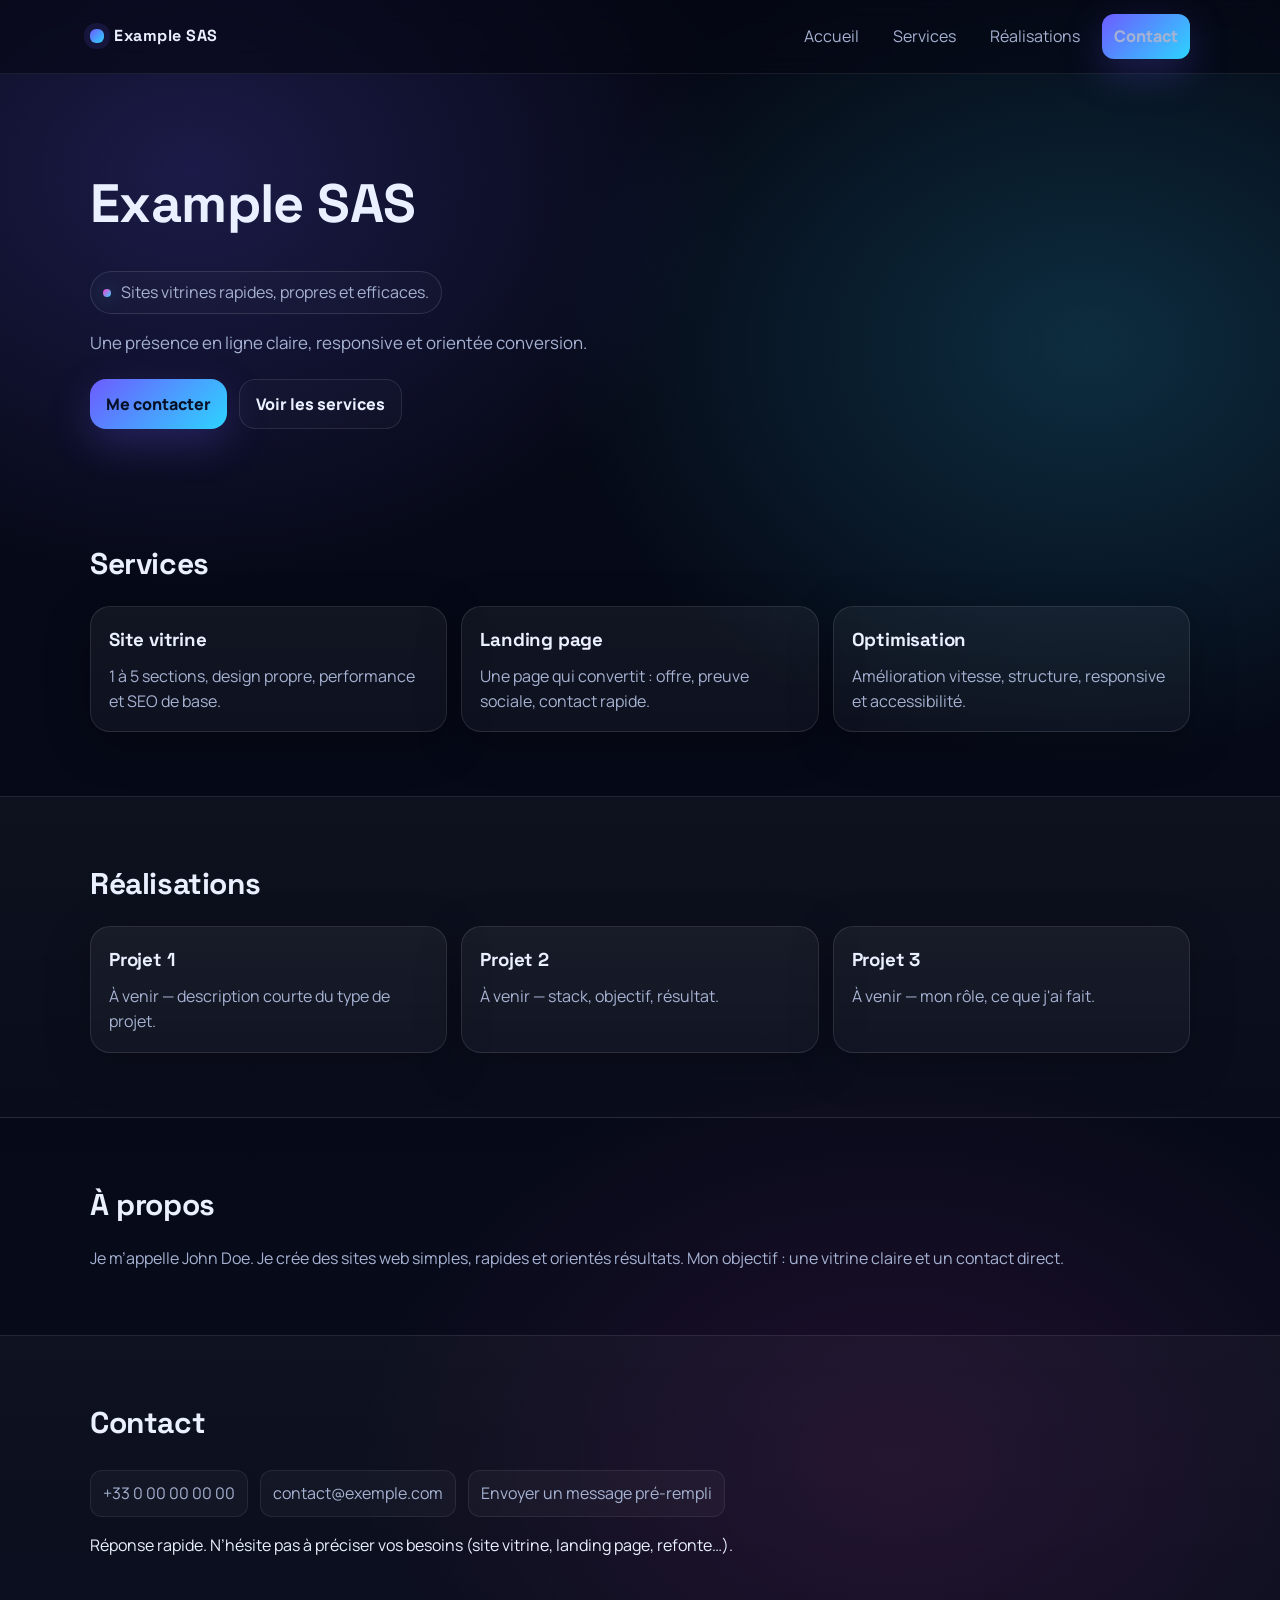
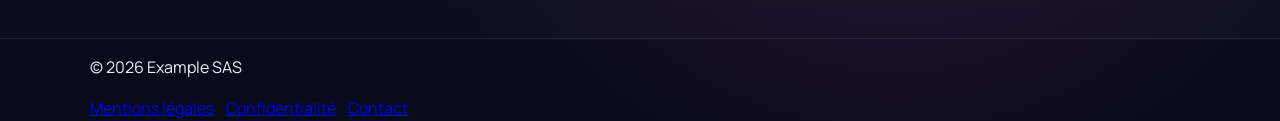
==== index.html @ 9f6a9088 "This repository is a public demo. All personal and company information is fictitious." ====
<!DOCTYPE html>
<html lang="en">
<head>
    <meta charset="UTF-8">
    <meta name="viewport" content="width=device-width, initial-scale=1.0">
    <title>Example SAS</title>
    <meta name="description" content="Création de sites web, landing pages et solutions digitales. Contact direct par email ou téléphone.">
    <link rel="preconnect" href="https://fonts.googleapis.com">
    <link rel="preconnect" href="https://fonts.gstatic.com" crossorigin>
    <link href="https://fonts.googleapis.com/css2?family=Space+Grotesk:wght@400;600;700&family=Manrope:wght@400;600;700&display=swap" rel="stylesheet">
    <link rel="stylesheet" href="css/style.css">
</head>
<body>
    <header class="header">
        <div class="container header__inner">
            <a class="logo" href="#top" aria-label="Accueil Example SAS">Example SAS</a>

            <nav class="nav" aria-label="Navigation principale">
              <button class="nav__toggle" type="button" aria-label="Ouvrir le menu" aria-expanded="false">
                <!-- hamburger icon -->
                <svg viewBox="0 0 24 24" fill="none" xmlns="http://www.w3.org/2000/svg" aria-hidden="true">
                  <path d="M4 7H20M4 12H20M4 17H20" stroke="currentColor" stroke-width="2" stroke-linecap="round"/>
                </svg>
              </button>

              <div class="nav__links">
                <a href="index.html">Accueil</a>
                <a href="services.html">Services</a>
                <a href="realisations.html">Réalisations</a>
                <a class="btn btn--small" href="contact.html">Contact</a>
              </div>
            </nav>
        </div>
    </header>

    <main id="top">
        <section class="hero">
          <div class="container hero__inner">
            <h1>Example SAS</h1>
            <p class="badge">Sites vitrines rapides, propres et efficaces.</p>
            <p class="hero__text">Une présence en ligne claire, responsive et orientée conversion.</p>

            <div class="hero__cta">
              <a class="btn" href="#contact">Me contacter</a>
              <a class="btn btn--ghost" href="#services">Voir les services</a>
            </div>
          </div>
        </section>

         <section id="services" class="section">
      <div class="container">
        <h2>Services</h2>
        <div class="grid">
          <article class="card">
            <h3>Site vitrine</h3>
            <p>1 à 5 sections, design propre, performance et SEO de base.</p>
          </article>
          <article class="card">
            <h3>Landing page</h3>
            <p>Une page qui convertit : offre, preuve sociale, contact rapide.</p>
          </article>
          <article class="card">
            <h3>Optimisation</h3>
            <p>Amélioration vitesse, structure, responsive et accessibilité.</p>
          </article>
        </div>
      </div>
    </section>

    <section id="realisations" class="section section--alt">
      <div class="container">
        <h2>Réalisations</h2>
        <div class="grid">
          <article class="card">
            <h3>Projet 1</h3>
            <p>À venir — description courte du type de projet.</p>
          </article>
          <article class="card">
            <h3>Projet 2</h3>
            <p>À venir — stack, objectif, résultat.</p>
          </article>
          <article class="card">
            <h3>Projet 3</h3>
            <p>À venir — mon rôle, ce que j'ai fait.</p>
          </article>
        </div>
      </div>
    </section>

    <section id="apropos" class="section">
      <div class="container">
        <h2>À propos</h2>
        <p class="text">
          Je m’appelle John Doe. Je crée des sites web simples, rapides et orientés résultats.
          Mon objectif : une vitrine claire et un contact direct.
        </p>
      </div>
    </section>

    <section id="contact" class="section section--alt">
      <div class="container">
        <h2>Contact</h2>

        <div class="contact">
          <a class="contact__item" href="tel:tel:+33000000000">+33 0 00 00 00 00</a>
          <a class="contact__item" href="mailto:contact@example.com">contact@exemple.com</a>
          <a class="contact__item" id="prefillMail" href="#">Envoyer un message pré-rempli</a>
        </div>

        <p class="muted">
          Réponse rapide. N’hésite pas à préciser vos besoins (site vitrine, landing page, refonte…).
        </p>
      </div>
    </section>
  </main>

  <footer class="footer">
    <div class="container footer__inner">
      <p>© <span id="year"></span> Example SAS</p>
      <div style="display:flex; gap:12px; flex-wrap:wrap;">
        <a href="mentions-legales.html">Mentions légales</a>
        <a href="politique-confidentialite.html">Confidentialité</a>
        <a href="contact.html">Contact</a>
      </div>
    </div>
  </footer>

  <script src="js/main.js"></script>
</body>
</html>
---- css/style.css ----
:root{
  --bg: #050814;
  --bg2:#070b1b;
  --card: rgba(255,255,255,.05);
  --card2: rgba(255,255,255,.035);
  --text:#eaf0ff;
  --muted:#a6b2d2;

  /* Accent DEVORA vibe (bleu/violet) */
  --a1:#6d5cff;
  --a2:#2dd4ff;
  --a3:#ff3bd4;

  --border: rgba(255,255,255,.10);
  --radius: 20px;
  --shadow: 0 20px 60px rgba(0,0,0,.45);
}

*{box-sizing:border-box}
html{scroll-behavior:smooth}
body{
  margin:0;
  background:
    radial-gradient(900px 700px at 15% 10%, rgba(109,92,255,.22), transparent 60%),
    radial-gradient(900px 700px at 85% 20%, rgba(45,212,255,.18), transparent 60%),
    radial-gradient(900px 700px at 70% 85%, rgba(255,59,212,.10), transparent 60%),
    linear-gradient(180deg, var(--bg), var(--bg2));
  color:var(--text);
  line-height:1.55;
  font-family: "Manrope", system-ui, -apple-system, Segoe UI, Roboto, Arial;
}

/* Layout */
.container{width:min(1100px,92%); margin:auto}
.section{padding:64px 0}
.section--alt{
  background: linear-gradient(180deg, rgba(255,255,255,.03), rgba(255,255,255,.01));
  border-top:1px solid var(--border);
  border-bottom:1px solid var(--border);
}

/* Header */
.header{
  position:sticky;
  top:0;
  z-index:10;
  background:rgba(5,8,20,.62);
  backdrop-filter: blur(12px);
  border-bottom:1px solid rgba(255,255,255,.08);
}
.header__inner{
  display:flex;
  align-items:center;
  justify-content:space-between;
  padding:14px 0;
}
.logo{
  text-decoration:none;
  color:var(--text);
  font-family:"Space Grotesk", system-ui;
  font-weight:700;
  letter-spacing:.5px;
  display:flex;
  align-items:center;
  gap:10px;
}
.logo::before{
  content:"";
  width:14px;
  height:14px;
  border-radius:6px;
  background: linear-gradient(135deg, var(--a1), var(--a2));
  box-shadow: 0 0 0 6px rgba(109,92,255,.12);
}
.nav{display:flex; gap:10px; align-items:center}
.nav a{
  color:var(--muted);
  text-decoration:none;
  padding:10px 12px;
  border-radius:12px;
  transition: .2s ease;
}
.nav a:hover{
  background:rgba(255,255,255,.06);
  color:var(--text);
}

/* Buttons */
.btn{
  display:inline-flex;
  align-items:center;
  justify-content:center;
  gap:10px;
  text-decoration:none;
  color:#061026;
  font-weight:800;
  padding:12px 16px;
  border-radius:16px;
  background: linear-gradient(135deg, var(--a1), var(--a2));
  box-shadow: 0 14px 40px rgba(109,92,255,.25);
  transition:.2s ease;
}
.btn:hover{transform: translateY(-1px); filter: brightness(1.05)}
.btn--ghost{
  color:var(--text);
  background: rgba(255,255,255,.02);
  border:1px solid var(--border);
  box-shadow:none;
}
.btn--small{padding:10px 12px; border-radius:14px; font-weight:800}

/* Hero */
.hero{padding:74px 0 48px}
.hero__inner{position:relative}
.badge{
  display:inline-flex;
  align-items:center;
  gap:10px;
  padding:8px 12px;
  border:1px solid rgba(255,255,255,.12);
  border-radius:999px;
  color:var(--muted);
  background: rgba(255,255,255,.02);
}
.badge::before{
  content:"";
  width:8px;
  height:8px;
  border-radius:99px;
  background: linear-gradient(135deg, var(--a3), var(--a2));
  box-shadow:0 0 18px rgba(45,212,255,.45);
}
.hero h1{
  font-family:"Space Grotesk", system-ui;
  font-size: clamp(30px, 4.3vw, 54px);
  margin:14px 0 10px;
  letter-spacing:-.6px;
}
.hero__text{
  color:var(--muted);
  max-width: 66ch;
  margin:0 0 22px;
  font-size: 1.06rem;
}
.hero__cta{display:flex; gap:12px; flex-wrap:wrap}
.hero__glass{
  margin-top:26px;
  padding:16px;
  border-radius: var(--radius);
  background: linear-gradient(180deg, rgba(255,255,255,.06), rgba(255,255,255,.03));
  border: 1px solid rgba(255,255,255,.12);
  box-shadow: var(--shadow);
  display:flex;
  gap:14px;
  flex-wrap:wrap;
}
.pill{
  padding:10px 12px;
  border-radius: 999px;
  background: rgba(255,255,255,.03);
  border:1px solid rgba(255,255,255,.10);
  color:var(--muted);
  font-weight:700;
}

/* Titles */
h2{
  margin:0 0 18px;
  font-family:"Space Grotesk", system-ui;
  font-size: 30px;
  letter-spacing:-.4px;
}
h3{
  margin:0 0 10px;
  font-family:"Space Grotesk", system-ui;
  letter-spacing:-.2px;
}

/* Cards / Grid */
.grid{
  display:grid;
  grid-template-columns:repeat(3,1fr);
  gap:14px;
}
.card{
  background: linear-gradient(180deg, var(--card), var(--card2));
  border:1px solid rgba(255,255,255,.10);
  border-radius: var(--radius);
  padding:18px;
  box-shadow: 0 12px 45px rgba(0,0,0,.25);
  transition: .2s ease;
}
.card:hover{
  transform: translateY(-2px);
  border-color: rgba(45,212,255,.22);
}
.card p{margin:0; color:var(--muted)}
.text{color:var(--muted); margin:14px 0 0}

.contact{
  display:flex;
  flex-wrap: wrap;
  gap:12px;
  margin-top:24px;
}
.contact__item{
  color:var(--muted);
  text-decoration:none;
  padding:10px 12px;
  border-radius:12px;
  background: rgba(255,255,255,.03);
  border:1px solid rgba(255,255,255,.08);
  transition:.2s ease;
}
.contact__item:hover{
  background: rgba(255,255,255,.06);
}

.page-hero{
  padding: 56px 0 22px;
}
.page-hero h1{
  font-family:"Space Grotesk", system-ui;
  font-size: clamp(28px, 4vw, 44px);
  margin: 12px 0 8px;
  letter-spacing: -.5px;
}
.page-hero p{color:var(--muted); margin:0; max-width:70ch}
.breadcrumb{color:var(--muted); font-size:.95rem}

/* -------------------------------------------------
   Responsive navigation (hamburger)
   ------------------------------------------------- */

/* Desktop links wrapper */
.nav__links{display:flex; gap:10px; align-items:center}

/* Hamburger button (hidden on desktop) */
.nav__toggle{
  display:none;
  width:44px;
  height:44px;
  border-radius:14px;
  background: rgba(255,255,255,.02);
  border:1px solid rgba(255,255,255,.12);
  color:var(--text);
  cursor:pointer;
}
.nav__toggle:hover{background: rgba(255,255,255,.06)}
.nav__toggle:focus{outline:2px solid rgba(45,212,255,.45); outline-offset:2px}
.nav__toggle svg{width:22px; height:22px}

@media (max-width: 900px){
  .grid{grid-template-columns:1fr}
}

@media (max-width: 720px){
  .nav__toggle{
    display:inline-flex;
    align-items:center;
    justify-content:center;
  }

  /* Hide links by default on mobile */
  .nav__links{
    display:none;
    position:absolute;
    top:64px;
    left:0;
    right:0;
    padding:12px;
    flex-direction:column;
    align-items:stretch;
    background:rgba(5,8,20,.92);
    border-bottom:1px solid rgba(255,255,255,.08);
    backdrop-filter: blur(12px);
  }

  .nav__links a{padding:12px 14px}
  .nav__links .btn{width:100%; justify-content:center}

  /* Open state */
  .nav.is-open .nav__links{display:flex}

  /* Needed to position the dropdown */
  .header__inner{position:relative}
}

/* -------------------------------------------------
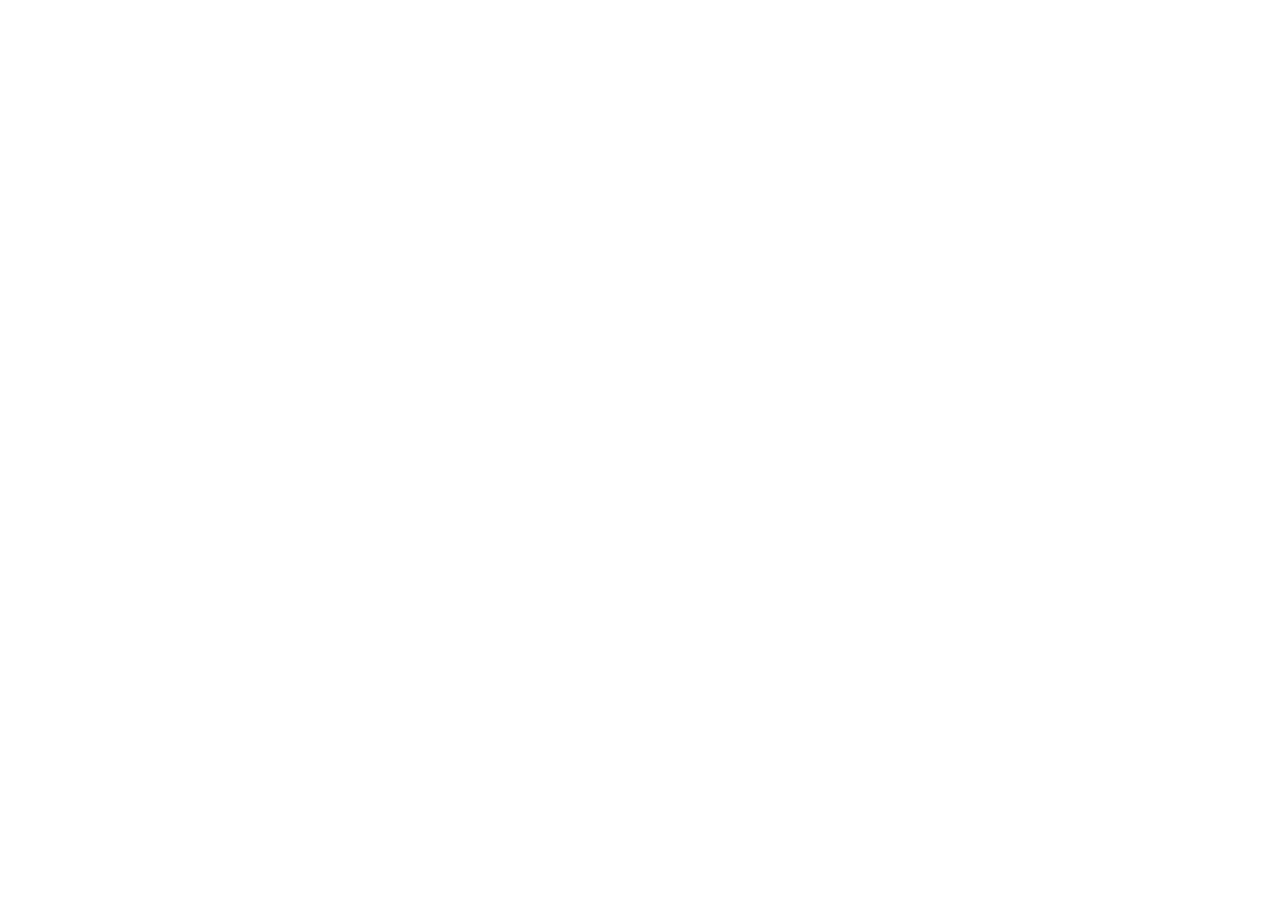
==== commit 4bcec5ce: "chore: public demo (exemple SAS, informations fictives)" ====
--- a/index.html
+++ b/index.html
@@ -3,7 +3,7 @@
 <head>
     <meta charset="UTF-8">
     <meta name="viewport" content="width=device-width, initial-scale=1.0">
-    <title>Example SAS</title>
+    <title>Exemple/title>
     <meta name="description" content="Création de sites web, landing pages et solutions digitales. Contact direct par email ou téléphone.">
     <link rel="preconnect" href="https://fonts.googleapis.com">
     <link rel="preconnect" href="https://fonts.gstatic.com" crossorigin>
@@ -13,7 +13,7 @@
 <body>
     <header class="header">
         <div class="container header__inner">
-            <a class="logo" href="#top" aria-label="Accueil Example SAS">Example SAS</a>
+            <a class="logo" href="#top" aria-label="Accueil Exemple>Exemple/a>
 
             <nav class="nav" aria-label="Navigation principale">
               <button class="nav__toggle" type="button" aria-label="Ouvrir le menu" aria-expanded="false">
@@ -36,7 +36,7 @@
     <main id="top">
         <section class="hero">
           <div class="container hero__inner">
-            <h1>Example SAS</h1>
+            <h1>EExemple/h1>
             <p class="badge">Sites vitrines rapides, propres et efficaces.</p>
             <p class="hero__text">Une présence en ligne claire, responsive et orientée conversion.</p>
 
@@ -102,8 +102,8 @@
         <h2>Contact</h2>
 
         <div class="contact">
-          <a class="contact__item" href="tel:tel:+33000000000">+33 0 00 00 00 00</a>
-          <a class="contact__item" href="mailto:contact@example.com">contact@exemple.com</a>
+          <a class="contact__item" href="tel:+33000000000">+33 0 00 00 00 00</a>
+          <a class="contact__item" href="mailto:contact@Exemple>contact@Exemple/a>
           <a class="contact__item" id="prefillMail" href="#">Envoyer un message pré-rempli</a>
         </div>
 
@@ -116,7 +116,7 @@
 
   <footer class="footer">
     <div class="container footer__inner">
-      <p>© <span id="year"></span> Example SAS</p>
+      <p>© <span id="year"></span>Exemple SAS</p>
       <div style="display:flex; gap:12px; flex-wrap:wrap;">
         <a href="mentions-legales.html">Mentions légales</a>
         <a href="politique-confidentialite.html">Confidentialité</a>
--- a/css/style.css
+++ b/css/style.css
@@ -6,7 +6,7 @@
   --text:#eaf0ff;
   --muted:#a6b2d2;
 
-  /* Accent DEVORA vibe (bleu/violet) */
+  /* Accent Exemple SAS vibe (bleu/violet) */
   --a1:#6d5cff;
   --a2:#2dd4ff;
   --a3:#ff3bd4;
